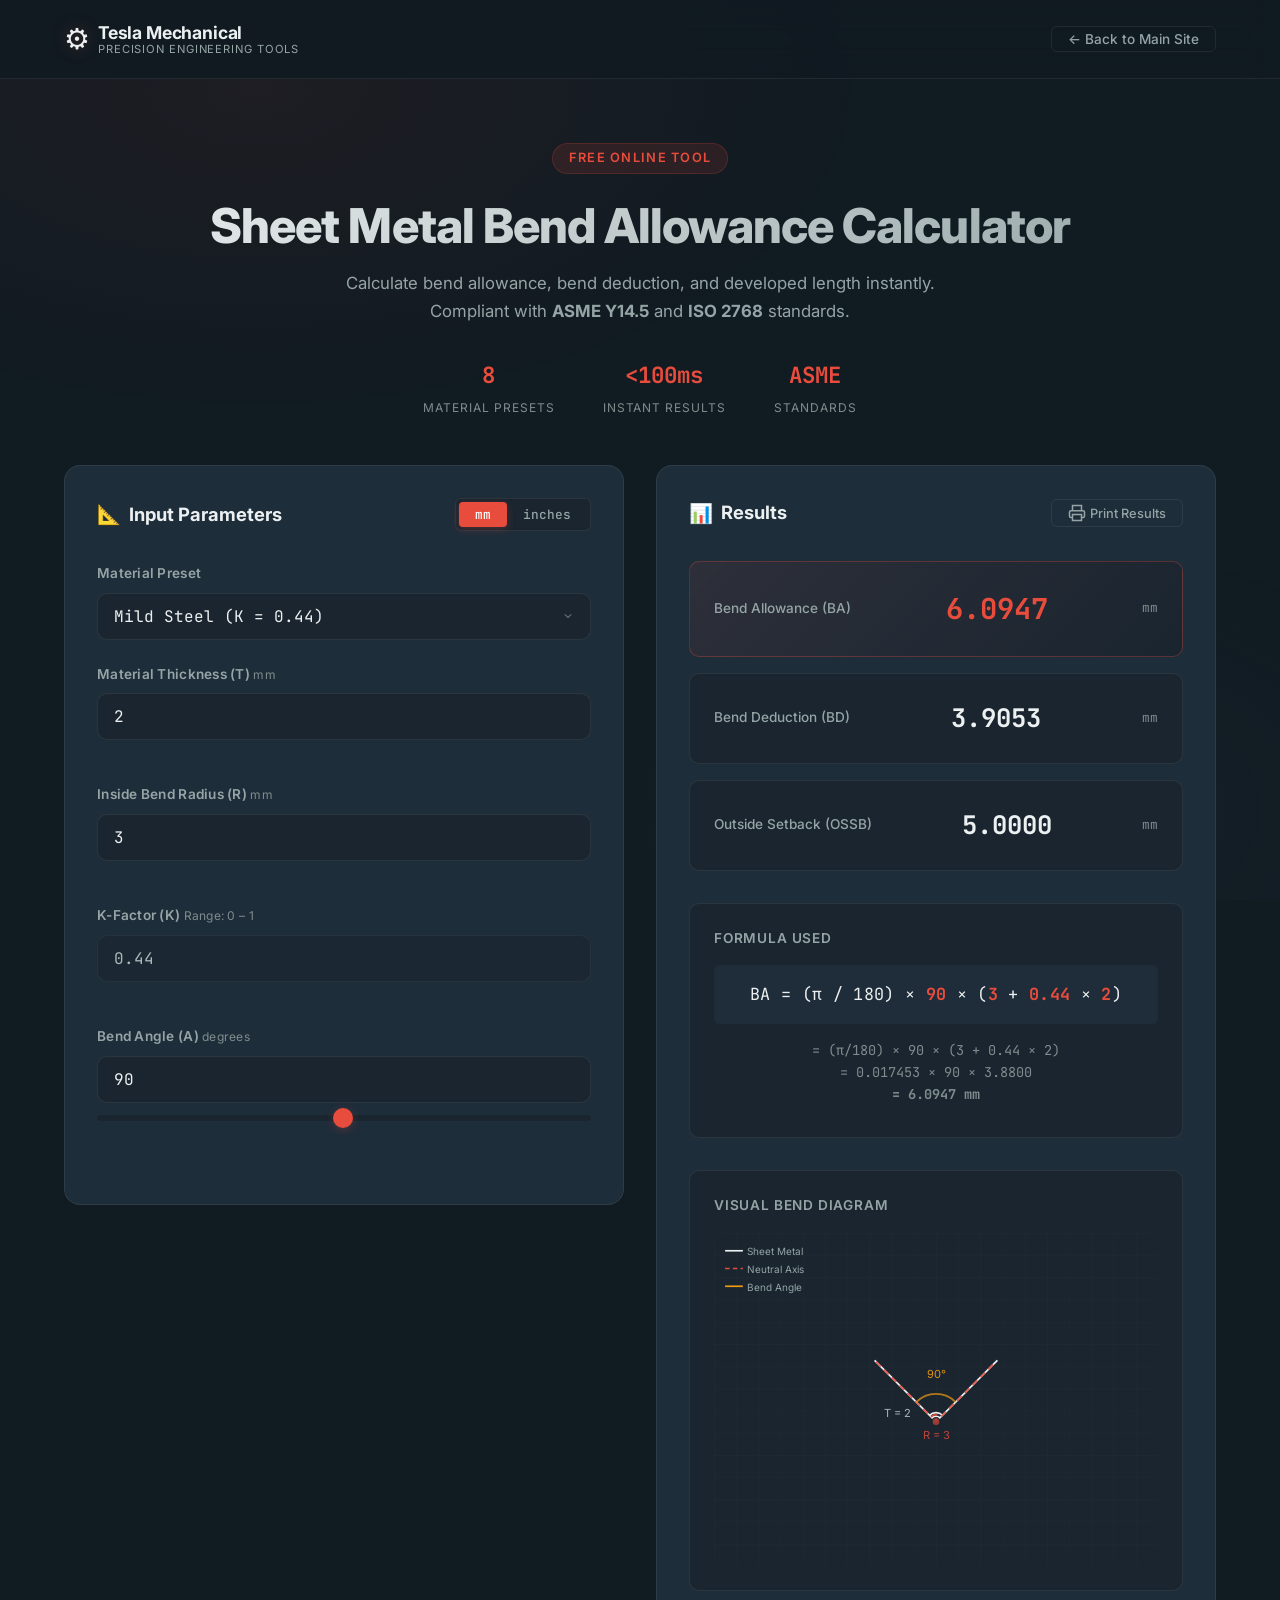
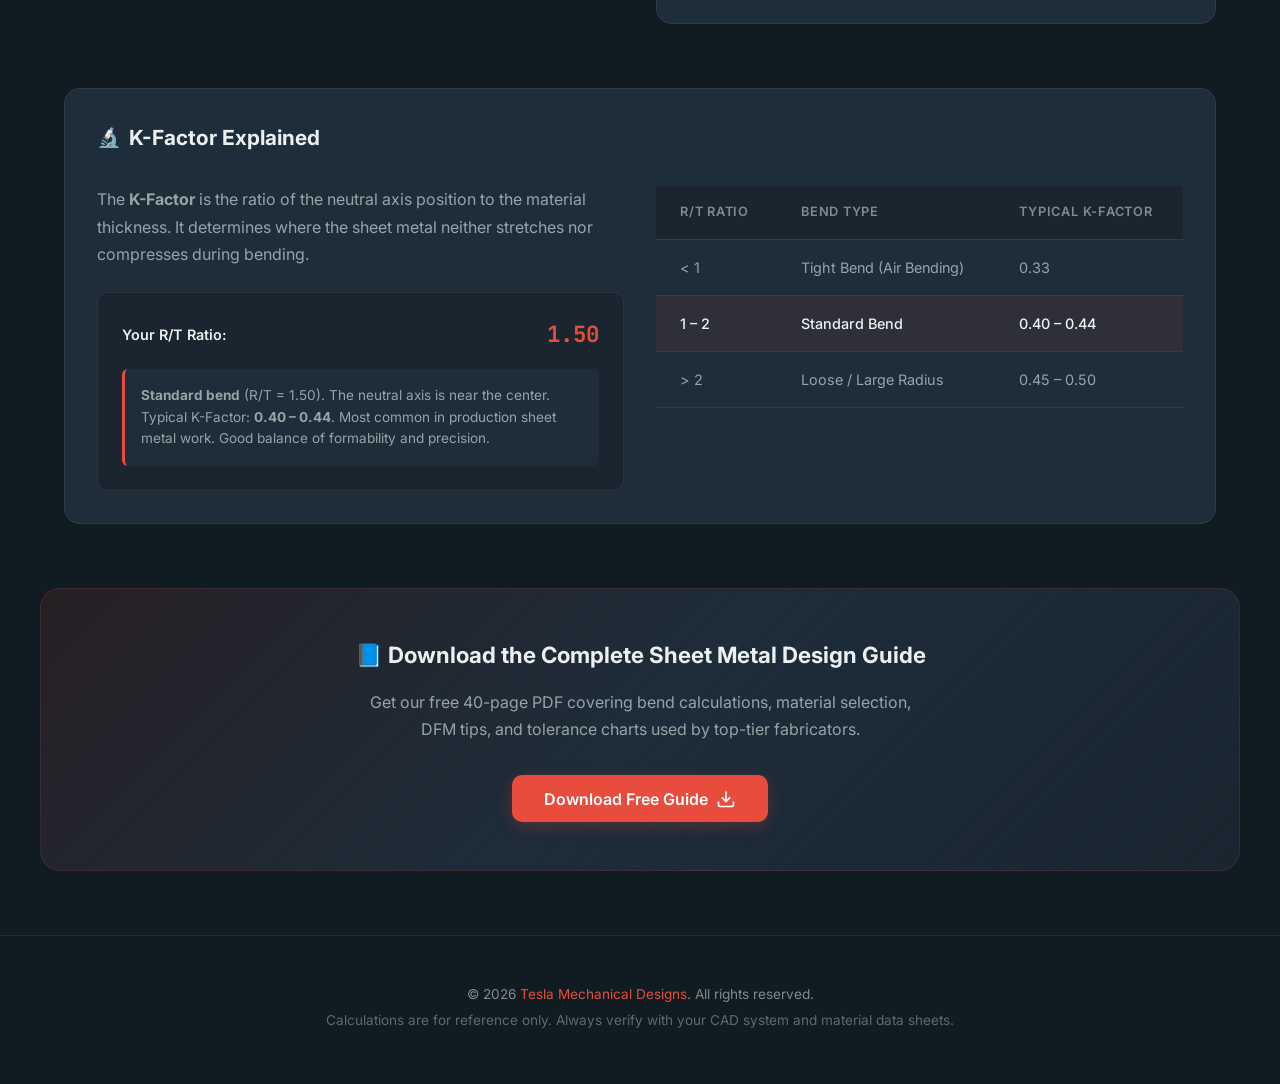
==== index.html @ f4f324fe "feat: Sheet Metal Bend Allowance Calculator v1.0 - Real-time BA/BD/OSSB calculation - 8 material pre" ====
<!DOCTYPE html>
<html lang="en">

<head>
    <meta charset="UTF-8">
    <meta name="viewport" content="width=device-width, initial-scale=1.0">
    <title>Free Sheet Metal Bend Allowance Calculator | Tesla Mechanical Designs</title>
    <meta name="description"
        content="Calculate bend allowance, bend deduction, and developed length instantly. Supports Mild Steel, Aluminum, Stainless Steel & Copper with standard K-Factor presets. ASME & ISO compliant.">
    <meta name="keywords"
        content="bend allowance calculator, sheet metal calculator, K-factor, bend deduction, sheet metal design, ASME, ISO">
    <meta name="author" content="Tesla Mechanical Designs">

    <!-- Open Graph -->
    <meta property="og:title" content="Free Sheet Metal Bend Allowance Calculator">
    <meta property="og:description"
        content="High-precision bend allowance calculator with real-time SVG diagrams, material presets, and K-Factor explanations.">
    <meta property="og:type" content="website">
    <meta property="og:url" content="https://teslamechanicaldesigns.com/calculators/sheet-metal-bend-allowance/">

    <!-- Twitter Card -->
    <meta name="twitter:card" content="summary_large_image">
    <meta name="twitter:title" content="Free Sheet Metal Bend Allowance Calculator">
    <meta name="twitter:description"
        content="High-precision bend allowance calculator for engineers and fabricators. Real-time results with visual diagrams.">

    <!-- Canonical -->
    <link rel="canonical" href="https://teslamechanicaldesigns.com/calculators/sheet-metal-bend-allowance/">

    <!-- Google Fonts -->
    <link rel="preconnect" href="https://fonts.googleapis.com">
    <link rel="preconnect" href="https://fonts.gstatic.com" crossorigin>
    <link
        href="https://fonts.googleapis.com/css2?family=Inter:wght@400;500;600;700;800&family=JetBrains+Mono:wght@400;500&display=swap"
        rel="stylesheet">

    <!-- Favicon -->
    <link rel="icon" type="image/svg+xml" href="favicon.svg">

    <!-- Stylesheet -->
    <link rel="stylesheet" href="style.css">

    <!-- JSON-LD Schema -->
    <script type="application/ld+json">
    {
        "@context": "https://schema.org",
        "@type": "WebApplication",
        "name": "Sheet Metal Bend Allowance Calculator",
        "url": "https://teslamechanicaldesigns.com/calculators/sheet-metal-bend-allowance/",
        "description": "Free interactive calculator for sheet metal bend allowance, bend deduction, and developed length. Supports multiple materials with standard K-Factor presets.",
        "applicationCategory": "Engineering Tool",
        "operatingSystem": "All",
        "offers": {
            "@type": "Offer",
            "price": "0",
            "priceCurrency": "USD"
        },
        "creator": {
            "@type": "Organization",
            "name": "Tesla Mechanical Designs",
            "url": "https://teslamechanicaldesigns.com"
        }
    }
    </script>
</head>

<body>

    <!-- ========== HEADER ========== -->
    <header class="site-header">
        <div class="container header-inner">
            <a href="https://teslamechanicaldesigns.com" class="logo" aria-label="Tesla Mechanical Designs Home">
                <span class="logo-icon">⚙</span>
                <div class="logo-text">
                    <span class="logo-name">Tesla Mechanical</span>
                    <span class="logo-tagline">Precision Engineering Tools</span>
                </div>
            </a>
            <nav class="header-nav" aria-label="Main navigation">
                <a href="https://teslamechanicaldesigns.com" class="nav-link">← Back to Main Site</a>
            </nav>
        </div>
    </header>

    <!-- ========== HERO ========== -->
    <section class="hero animate-in" id="hero">
        <div class="container hero-inner">
            <div class="hero-badge">Free Online Tool</div>
            <h1>Sheet Metal Bend Allowance Calculator</h1>
            <p class="hero-subtitle">Calculate bend allowance, bend deduction, and developed length instantly.
                Compliant with <strong>ASME Y14.5</strong> and <strong>ISO 2768</strong> standards.</p>
            <div class="hero-stats">
                <div class="stat">
                    <span class="stat-value">8</span>
                    <span class="stat-label">Material Presets</span>
                </div>
                <div class="stat">
                    <span class="stat-value">&lt;100ms</span>
                    <span class="stat-label">Instant Results</span>
                </div>
                <div class="stat">
                    <span class="stat-value">ASME</span>
                    <span class="stat-label">Standards</span>
                </div>
            </div>
        </div>
    </section>

    <!-- ========== MAIN CALCULATOR ========== -->
    <main class="calculator-section" id="calculator">
        <div class="container calculator-grid">

            <!-- ---- INPUT PANEL ---- -->
            <div class="panel input-panel animate-in">
                <div class="panel-header">
                    <h2 class="panel-title">
                        <span class="panel-icon">📐</span> Input Parameters
                    </h2>
                    <!-- Unit Toggle -->
                    <div class="unit-toggle" role="radiogroup" aria-label="Unit system">
                        <button type="button" class="unit-btn active" data-unit="mm" aria-pressed="true">mm</button>
                        <button type="button" class="unit-btn" data-unit="in" aria-pressed="false">inches</button>
                    </div>
                </div>

                <form id="calcForm" autocomplete="off" novalidate>
                    <!-- Material Preset -->
                    <div class="form-group">
                        <label for="material">Material Preset</label>
                        <select id="material" name="material">
                            <option value="custom">Custom / Manual</option>
                            <optgroup label="Common Metals">
                                <option value="mild_steel" selected>Mild Steel (K = 0.44)</option>
                                <option value="aluminum">Aluminum (K = 0.33)</option>
                                <option value="stainless_steel">Stainless Steel (K = 0.45)</option>
                                <option value="copper">Copper (K = 0.38)</option>
                            </optgroup>
                            <optgroup label="Specialty Metals">
                                <option value="brass">Brass (K = 0.35)</option>
                                <option value="titanium">Titanium (K = 0.42)</option>
                                <option value="spring_steel">Spring Steel (K = 0.45)</option>
                                <option value="galvanized_steel">Galvanized Steel (K = 0.44)</option>
                            </optgroup>
                        </select>
                    </div>

                    <!-- Material Thickness -->
                    <div class="form-group">
                        <label for="thickness">Material Thickness (T) <span class="unit-label">mm</span></label>
                        <input type="number" id="thickness" name="thickness" placeholder="e.g. 2.0" step="0.01"
                            min="0.01" value="2" required>
                        <span class="error-msg" id="thickness-error"></span>
                    </div>

                    <!-- Inside Bend Radius -->
                    <div class="form-group">
                        <label for="radius">Inside Bend Radius (R) <span class="unit-label">mm</span></label>
                        <input type="number" id="radius" name="radius" placeholder="e.g. 3.0" step="0.01" min="0"
                            value="3" required>
                        <span class="error-msg" id="radius-error"></span>
                    </div>

                    <!-- K-Factor -->
                    <div class="form-group">
                        <label for="kfactor">K-Factor (K) <span class="k-range-hint">Range: 0 – 1</span></label>
                        <input type="number" id="kfactor" name="kfactor" placeholder="e.g. 0.44" step="0.01" min="0"
                            max="1" value="0.44" required>
                        <span class="error-msg" id="kfactor-error"></span>
                    </div>

                    <!-- Bend Angle -->
                    <div class="form-group">
                        <label for="angle">Bend Angle (A) <span class="angle-unit">degrees</span></label>
                        <input type="number" id="angle" name="angle" placeholder="e.g. 90" step="0.1" min="0.1"
                            max="180" value="90" required>
                        <input type="range" id="angleSlider" min="1" max="180" value="90" class="angle-slider">
                        <span class="error-msg" id="angle-error"></span>
                    </div>
                </form>
            </div>

            <!-- ---- RESULTS PANEL ---- -->
            <div class="panel results-panel animate-in">
                <div class="panel-header">
                    <h2 class="panel-title">
                        <span class="panel-icon">📊</span> Results
                    </h2>
                    <button type="button" class="print-btn" id="printBtn" title="Print / Export Results">
                        <svg width="18" height="18" viewBox="0 0 24 24" fill="none" stroke="currentColor"
                            stroke-width="2">
                            <path d="M6 9V2h12v7M6 18H4a2 2 0 01-2-2v-5a2 2 0 012-2h16a2 2 0 012 2v5a2 2 0 01-2 2h-2" />
                            <rect x="6" y="14" width="12" height="8" />
                        </svg>
                        <span>Print Results</span>
                    </button>
                </div>
                <div class="results-grid">
                    <div class="result-card primary" id="ba-result">
                        <span class="result-label">Bend Allowance (BA)</span>
                        <span class="result-value" id="ba-value">—</span>
                        <span class="result-unit" id="ba-unit">mm</span>
                    </div>
                    <div class="result-card" id="bd-result">
                        <span class="result-label">Bend Deduction (BD)</span>
                        <span class="result-value" id="bd-value">—</span>
                        <span class="result-unit" id="bd-unit">mm</span>
                    </div>
                    <div class="result-card" id="ossb-result">
                        <span class="result-label">Outside Setback (OSSB)</span>
                        <span class="result-value" id="ossb-value">—</span>
                        <span class="result-unit" id="ossb-unit">mm</span>
                    </div>
                </div>

                <!-- Formula Display -->
                <div class="formula-box">
                    <h3>Formula Used</h3>
                    <div class="formula">
                        BA = (π / 180) × <span id="f-angle" class="f-highlight">A</span> × (<span id="f-radius"
                            class="f-highlight">R</span> + <span id="f-kfactor" class="f-highlight">K</span> × <span
                            id="f-thickness" class="f-highlight">T</span>)
                    </div>
                    <div class="formula-substitution" id="formula-sub">
                        Enter values to see the substitution…
                    </div>
                </div>

                <!-- SVG Diagram -->
                <div class="diagram-box">
                    <h3>Visual Bend Diagram</h3>
                    <div class="svg-container" id="svgContainer">
                        <svg id="bendDiagram" viewBox="0 0 400 300" xmlns="http://www.w3.org/2000/svg"
                            aria-label="Dynamic bend cross-section diagram">
                            <!-- Populated by JS -->
                        </svg>
                    </div>
                </div>
            </div>
        </div>
    </main>

    <!-- ========== K-FACTOR EXPLAINER ========== -->
    <section class="explainer-section animate-in" id="explainer">
        <div class="container">
            <div class="panel explainer-panel">
                <h2 class="section-title"><span class="panel-icon">🔬</span> K-Factor Explained</h2>
                <div class="explainer-content">
                    <div class="explainer-text">
                        <p>The <strong>K-Factor</strong> is the ratio of the neutral axis position to the material
                            thickness. It determines where the sheet metal neither stretches nor compresses during
                            bending.</p>
                        <div class="rt-ratio-box" id="rtRatioBox">
                            <div class="rt-ratio-header">
                                <span class="rt-label">Your R/T Ratio:</span>
                                <span class="rt-value" id="rtValue">—</span>
                            </div>
                            <div class="rt-recommendation" id="rtRecommendation">
                                Enter thickness and radius values above to see the recommendation.
                            </div>
                        </div>
                    </div>
                    <div class="explainer-table-wrap">
                        <table class="kfactor-table">
                            <thead>
                                <tr>
                                    <th>R/T Ratio</th>
                                    <th>Bend Type</th>
                                    <th>Typical K-Factor</th>
                                </tr>
                            </thead>
                            <tbody>
                                <tr>
                                    <td>&lt; 1</td>
                                    <td>Tight Bend (Air Bending)</td>
                                    <td>0.33</td>
                                </tr>
                                <tr>
                                    <td>1 – 2</td>
                                    <td>Standard Bend</td>
                                    <td>0.40 – 0.44</td>
                                </tr>
                                <tr>
                                    <td>&gt; 2</td>
                                    <td>Loose / Large Radius</td>
                                    <td>0.45 – 0.50</td>
                                </tr>
                            </tbody>
                        </table>
                    </div>
                </div>
            </div>
        </div>
    </section>

    <!-- ========== LEAD GEN CTA ========== -->
    <section class="cta-section animate-in" id="cta">
        <div class="container cta-inner">
            <div class="cta-content">
                <h2>📘 Download the Complete Sheet Metal Design Guide</h2>
                <p>Get our free 40-page PDF covering bend calculations, material selection, DFM tips, and tolerance
                    charts used by top-tier fabricators.</p>
                <button type="button" class="cta-button" id="ctaButton">
                    <span>Download Free Guide</span>
                    <svg width="20" height="20" viewBox="0 0 24 24" fill="none" stroke="currentColor" stroke-width="2">
                        <path d="M21 15v4a2 2 0 01-2 2H5a2 2 0 01-2-2v-4M7 10l5 5 5-5M12 15V3" />
                    </svg>
                </button>
            </div>
        </div>
    </section>

    <!-- ========== EMAIL MODAL ========== -->
    <div class="modal-overlay" id="emailModal" role="dialog" aria-modal="true" aria-labelledby="modalTitle" hidden>
        <div class="modal">
            <button class="modal-close" id="modalClose" aria-label="Close modal">&times;</button>
            <h3 id="modalTitle">Get Your Free Design Guide</h3>
            <p>Enter your email and we'll send the PDF directly to your inbox.</p>
            <form id="leadForm" novalidate>
                <div class="form-group">
                    <label for="leadEmail">Email Address</label>
                    <input type="email" id="leadEmail" placeholder="you@company.com" required>
                </div>
                <button type="submit" class="cta-button modal-submit">Send Me the Guide →</button>
            </form>
            <div class="modal-success" id="modalSuccess" hidden>
                <span class="success-icon">✅</span>
                <p>Thank you! Check your inbox shortly.</p>
            </div>
        </div>
    </div>

    <!-- ========== FOOTER ========== -->
    <footer class="site-footer">
        <div class="container footer-inner">
            <p>© 2026 <a href="https://teslamechanicaldesigns.com">Tesla Mechanical Designs</a>. All rights reserved.
            </p>
            <p class="footer-note">Calculations are for reference only. Always verify with your CAD system and material
                data sheets.</p>
        </div>
    </footer>

    <script src="script.js"></script>
</body>

</html>
---- style.css ----
/* ================================================
   SHEET METAL BEND ALLOWANCE CALCULATOR
   Tesla Mechanical Designs — Brand Stylesheet
   ================================================ */

/* ---------- CSS CUSTOM PROPERTIES ---------- */
:root {
    /* Brand Colors */
    --primary: #2c3e50;
    --primary-dark: #1a252f;
    --primary-deeper: #111b22;
    --accent: #e74c3c;
    --accent-hover: #c0392b;
    --accent-glow: rgba(231, 76, 60, 0.25);

    /* Neutrals */
    --text-primary: #ecf0f1;
    --text-muted: #95a5a6;
    --text-dim: #7f8c8d;
    --surface: #1e2d3a;
    --surface-light: #253545;
    --border: rgba(236, 240, 241, 0.08);
    --border-focus: rgba(231, 76, 60, 0.5);

    /* Functional */
    --success: #2ecc71;
    --error: #e74c3c;
    --warning: #f39c12;

    /* Typography */
    --font-body: 'Inter', -apple-system, BlinkMacSystemFont, sans-serif;
    --font-mono: 'JetBrains Mono', 'Fira Code', monospace;

    /* Spacing */
    --space-xs: 0.25rem;
    --space-sm: 0.5rem;
    --space-md: 1rem;
    --space-lg: 1.5rem;
    --space-xl: 2rem;
    --space-2xl: 3rem;
    --space-3xl: 4rem;

    /* Radius */
    --radius-sm: 6px;
    --radius-md: 10px;
    --radius-lg: 16px;
    --radius-xl: 20px;

    /* Transitions */
    --transition-fast: 150ms ease;
    --transition-normal: 250ms ease;
    --transition-smooth: 350ms cubic-bezier(0.4, 0, 0.2, 1);
}

/* ---------- BASE RESET ---------- */
*,
*::before,
*::after {
    box-sizing: border-box;
    margin: 0;
    padding: 0;
}

html {
    scroll-behavior: smooth;
    -webkit-text-size-adjust: 100%;
}

body {
    font-family: var(--font-body);
    font-size: 16px;
    line-height: 1.6;
    color: var(--text-primary);
    background: var(--primary-deeper);
    min-height: 100vh;
    overflow-x: hidden;
    -webkit-font-smoothing: antialiased;
    -moz-osx-font-smoothing: grayscale;
}

/* Background gradient */
body::before {
    content: '';
    position: fixed;
    inset: 0;
    background:
        radial-gradient(ellipse 80% 60% at 20% 10%, rgba(231, 76, 60, 0.06) 0%, transparent 60%),
        radial-gradient(ellipse 60% 50% at 80% 90%, rgba(44, 62, 80, 0.15) 0%, transparent 60%);
    pointer-events: none;
    z-index: 0;
}

.container {
    width: 100%;
    max-width: 1200px;
    margin: 0 auto;
    padding: 0 var(--space-lg);
    position: relative;
    z-index: 1;
}

a {
    color: var(--accent);
    text-decoration: none;
    transition: color var(--transition-fast);
}

a:hover {
    color: var(--accent-hover);
}

/* ---------- HEADER ---------- */
.site-header {
    position: sticky;
    top: 0;
    z-index: 100;
    background: rgba(17, 27, 34, 0.85);
    backdrop-filter: blur(16px);
    -webkit-backdrop-filter: blur(16px);
    border-bottom: 1px solid var(--border);
    padding: var(--space-md) 0;
}

.header-inner {
    display: flex;
    align-items: center;
    justify-content: space-between;
    gap: var(--space-md);
}

.logo {
    display: flex;
    align-items: center;
    gap: var(--space-sm);
    color: var(--text-primary);
    text-decoration: none;
}

.logo-icon {
    font-size: 1.8rem;
    filter: drop-shadow(0 0 8px var(--accent-glow));
}

.logo-name {
    font-weight: 700;
    font-size: 1.1rem;
    letter-spacing: -0.01em;
}

.logo-tagline {
    font-size: 0.7rem;
    color: var(--text-muted);
    text-transform: uppercase;
    letter-spacing: 0.08em;
}

.logo-text {
    display: flex;
    flex-direction: column;
    line-height: 1.2;
}

.nav-link {
    font-size: 0.85rem;
    font-weight: 500;
    color: var(--text-muted);
    padding: var(--space-xs) var(--space-md);
    border: 1px solid var(--border);
    border-radius: var(--radius-sm);
    transition: all var(--transition-fast);
}

.nav-link:hover {
    color: var(--text-primary);
    border-color: var(--accent);
    background: rgba(231, 76, 60, 0.08);
}

/* ---------- HERO ---------- */
.hero {
    padding: var(--space-3xl) 0 var(--space-2xl);
    text-align: center;
}

.hero-badge {
    display: inline-block;
    padding: var(--space-xs) var(--space-md);
    background: rgba(231, 76, 60, 0.12);
    color: var(--accent);
    font-size: 0.8rem;
    font-weight: 600;
    text-transform: uppercase;
    letter-spacing: 0.1em;
    border-radius: 50px;
    border: 1px solid rgba(231, 76, 60, 0.2);
    margin-bottom: var(--space-lg);
}

.hero h1 {
    font-size: clamp(1.8rem, 5vw, 3rem);
    font-weight: 800;
    letter-spacing: -0.02em;
    line-height: 1.15;
    margin-bottom: var(--space-md);
    background: linear-gradient(135deg, var(--text-primary) 0%, var(--text-muted) 100%);
    -webkit-background-clip: text;
    -webkit-text-fill-color: transparent;
    background-clip: text;
}

.hero-subtitle {
    font-size: 1.05rem;
    color: var(--text-muted);
    max-width: 600px;
    margin: 0 auto var(--space-xl);
    line-height: 1.7;
}

.hero-stats {
    display: flex;
    justify-content: center;
    gap: var(--space-2xl);
    flex-wrap: wrap;
}

.stat {
    display: flex;
    flex-direction: column;
    align-items: center;
    gap: var(--space-xs);
}

.stat-value {
    font-size: 1.4rem;
    font-weight: 700;
    color: var(--accent);
    font-family: var(--font-mono);
}

.stat-label {
    font-size: 0.75rem;
    color: var(--text-dim);
    text-transform: uppercase;
    letter-spacing: 0.08em;
}

/* ---------- PANELS (shared) ---------- */
.panel {
    background: var(--surface);
    border: 1px solid var(--border);
    border-radius: var(--radius-lg);
    padding: var(--space-xl);
    backdrop-filter: blur(8px);
    -webkit-backdrop-filter: blur(8px);
    transition: border-color var(--transition-normal);
}

.panel:hover {
    border-color: rgba(236, 240, 241, 0.12);
}

.panel-header {
    display: flex;
    align-items: center;
    justify-content: space-between;
    margin-bottom: var(--space-xl);
    flex-wrap: wrap;
    gap: var(--space-sm);
}

.panel-title {
    font-size: 1.15rem;
    font-weight: 700;
    display: flex;
    align-items: center;
    gap: var(--space-sm);
}

.panel-icon {
    font-size: 1.2rem;
}

/* ---------- CALCULATOR GRID ---------- */
.calculator-section {
    padding: 0 0 var(--space-3xl);
}

.calculator-grid {
    display: grid;
    grid-template-columns: 1fr 1fr;
    gap: var(--space-xl);
    align-items: start;
}

/* ---------- UNIT TOGGLE ---------- */
.unit-toggle {
    display: flex;
    background: var(--primary-dark);
    border-radius: var(--radius-sm);
    padding: 3px;
    border: 1px solid var(--border);
}

.unit-btn {
    font-family: var(--font-mono);
    font-size: 0.8rem;
    font-weight: 500;
    padding: var(--space-xs) var(--space-md);
    border: none;
    background: transparent;
    color: var(--text-muted);
    cursor: pointer;
    border-radius: 4px;
    transition: all var(--transition-fast);
}

.unit-btn.active {
    background: var(--accent);
    color: #fff;
    box-shadow: 0 2px 8px var(--accent-glow);
}

/* ---------- FORM STYLES ---------- */
.form-group {
    margin-bottom: var(--space-lg);
}

.form-group label {
    display: block;
    font-size: 0.85rem;
    font-weight: 600;
    color: var(--text-muted);
    margin-bottom: var(--space-sm);
    letter-spacing: 0.02em;
}

.unit-label,
.angle-unit,
.k-range-hint {
    font-weight: 400;
    color: var(--text-dim);
    font-size: 0.75rem;
}

.form-group input[type="number"],
.form-group select {
    width: 100%;
    padding: 0.75rem 1rem;
    font-family: var(--font-mono);
    font-size: 1rem;
    background: var(--primary-dark);
    color: var(--text-primary);
    border: 1.5px solid var(--border);
    border-radius: var(--radius-md);
    outline: none;
    transition: all var(--transition-normal);
    appearance: none;
    -webkit-appearance: none;
}

.form-group input[type="number"]:focus,
.form-group select:focus {
    border-color: var(--accent);
    box-shadow: 0 0 0 3px var(--accent-glow);
}

.form-group input.invalid {
    border-color: var(--error);
    box-shadow: 0 0 0 3px rgba(231, 76, 60, 0.15);
}

.form-group select {
    cursor: pointer;
    background-image: url("data:image/svg+xml,%3Csvg xmlns='http://www.w3.org/2000/svg' width='12' height='12' viewBox='0 0 24 24' fill='none' stroke='%2395a5a6' stroke-width='2'%3E%3Cpath d='M6 9l6 6 6-6'/%3E%3C/svg%3E");
    background-repeat: no-repeat;
    background-position: right 1rem center;
    padding-right: 2.5rem;
}

.error-msg {
    display: block;
    font-size: 0.75rem;
    color: var(--error);
    margin-top: var(--space-xs);
    min-height: 1rem;
    transition: opacity var(--transition-fast);
}

/* ---------- ANGLE SLIDER ---------- */
.angle-slider {
    width: 100%;
    margin-top: var(--space-sm);
    height: 6px;
    -webkit-appearance: none;
    appearance: none;
    background: var(--primary-dark);
    border-radius: 3px;
    outline: none;
    cursor: pointer;
}

.angle-slider::-webkit-slider-thumb {
    -webkit-appearance: none;
    width: 20px;
    height: 20px;
    border-radius: 50%;
    background: var(--accent);
    cursor: pointer;
    box-shadow: 0 2px 8px var(--accent-glow);
    transition: transform var(--transition-fast);
}

.angle-slider::-webkit-slider-thumb:hover {
    transform: scale(1.2);
}

.angle-slider::-moz-range-thumb {
    width: 20px;
    height: 20px;
    border-radius: 50%;
    background: var(--accent);
    cursor: pointer;
    border: none;
    box-shadow: 0 2px 8px var(--accent-glow);
}

/* ---------- RESULTS ---------- */
.results-grid {
    display: grid;
    grid-template-columns: 1fr;
    gap: var(--space-md);
    margin-bottom: var(--space-xl);
}

.result-card {
    display: flex;
    align-items: center;
    justify-content: space-between;
    padding: var(--space-lg);
    background: var(--primary-dark);
    border-radius: var(--radius-md);
    border: 1px solid var(--border);
    transition: all var(--transition-normal);
}

.result-card.primary {
    border-color: rgba(231, 76, 60, 0.3);
    background: linear-gradient(135deg, rgba(231, 76, 60, 0.08) 0%, var(--primary-dark) 100%);
}

.result-card.computed {
    animation: resultPulse 0.4s ease;
}

@keyframes resultPulse {
    0% {
        transform: scale(1);
    }

    50% {
        transform: scale(1.015);
    }

    100% {
        transform: scale(1);
    }
}

.result-label {
    font-size: 0.85rem;
    font-weight: 500;
    color: var(--text-muted);
}

.result-value {
    font-family: var(--font-mono);
    font-size: 1.6rem;
    font-weight: 700;
    color: var(--text-primary);
    transition: color var(--transition-fast);
}

.result-card.primary .result-value {
    color: var(--accent);
    font-size: 1.8rem;
}

.result-unit {
    font-size: 0.8rem;
    color: var(--text-dim);
    font-family: var(--font-mono);
}

/* ---------- FORMULA BOX ---------- */
.formula-box {
    background: var(--primary-dark);
    border-radius: var(--radius-md);
    padding: var(--space-lg);
    margin-bottom: var(--space-xl);
    border: 1px solid var(--border);
}

.formula-box h3 {
    font-size: 0.85rem;
    font-weight: 600;
    color: var(--text-muted);
    margin-bottom: var(--space-md);
    text-transform: uppercase;
    letter-spacing: 0.06em;
}

.formula {
    font-family: var(--font-mono);
    font-size: 1.05rem;
    color: var(--text-primary);
    padding: var(--space-md);
    background: rgba(44, 62, 80, 0.3);
    border-radius: var(--radius-sm);
    text-align: center;
    margin-bottom: var(--space-sm);
    letter-spacing: 0.02em;
}

.f-highlight {
    color: var(--accent);
    font-weight: 700;
}

.formula-substitution {
    font-family: var(--font-mono);
    font-size: 0.85rem;
    color: var(--text-dim);
    text-align: center;
    padding: var(--space-sm);
}

/* ---------- SVG DIAGRAM ---------- */
.diagram-box {
    background: var(--primary-dark);
    border-radius: var(--radius-md);
    padding: var(--space-lg);
    border: 1px solid var(--border);
}

.diagram-box h3 {
    font-size: 0.85rem;
    font-weight: 600;
    color: var(--text-muted);
    margin-bottom: var(--space-md);
    text-transform: uppercase;
    letter-spacing: 0.06em;
}

.svg-container {
    width: 100%;
    aspect-ratio: 4/3;
    display: flex;
    align-items: center;
    justify-content: center;
}

#bendDiagram {
    width: 100%;
    height: 100%;
}

/* ---------- EXPLAINER SECTION ---------- */
.explainer-section {
    padding: 0 0 var(--space-3xl);
}

.section-title {
    font-size: 1.3rem;
    font-weight: 700;
    margin-bottom: var(--space-xl);
    display: flex;
    align-items: center;
    gap: var(--space-sm);
}

.explainer-content {
    display: grid;
    grid-template-columns: 1fr 1fr;
    gap: var(--space-xl);
    align-items: start;
}

.explainer-text p {
    color: var(--text-muted);
    margin-bottom: var(--space-lg);
    line-height: 1.7;
}

.rt-ratio-box {
    background: var(--primary-dark);
    border-radius: var(--radius-md);
    padding: var(--space-lg);
    border: 1px solid var(--border);
}

.rt-ratio-header {
    display: flex;
    align-items: center;
    justify-content: space-between;
    margin-bottom: var(--space-md);
}

.rt-label {
    font-weight: 600;
    font-size: 0.9rem;
}

.rt-value {
    font-family: var(--font-mono);
    font-size: 1.4rem;
    font-weight: 700;
    color: var(--accent);
}

.rt-recommendation {
    font-size: 0.85rem;
    color: var(--text-muted);
    line-height: 1.6;
    padding: var(--space-md);
    background: rgba(44, 62, 80, 0.3);
    border-radius: var(--radius-sm);
    border-left: 3px solid var(--accent);
}

/* ---------- K-FACTOR TABLE ---------- */
.explainer-table-wrap {
    overflow-x: auto;
}

.kfactor-table {
    width: 100%;
    border-collapse: collapse;
    font-size: 0.9rem;
}

.kfactor-table th,
.kfactor-table td {
    padding: var(--space-md) var(--space-lg);
    text-align: left;
    border-bottom: 1px solid var(--border);
}

.kfactor-table th {
    font-weight: 600;
    font-size: 0.8rem;
    color: var(--text-dim);
    text-transform: uppercase;
    letter-spacing: 0.06em;
    background: var(--primary-dark);
}

.kfactor-table td {
    color: var(--text-muted);
}

.kfactor-table tbody tr {
    transition: background var(--transition-fast);
}

.kfactor-table tbody tr:hover {
    background: rgba(231, 76, 60, 0.04);
}

.kfactor-table tbody tr.active-range {
    background: rgba(231, 76, 60, 0.08);
}

.kfactor-table tbody tr.active-range td {
    color: var(--text-primary);
    font-weight: 500;
}

/* ---------- CTA SECTION ---------- */
.cta-section {
    padding: 0 0 var(--space-3xl);
}

.cta-inner {
    background: linear-gradient(135deg, rgba(231, 76, 60, 0.1) 0%, var(--surface) 50%, rgba(44, 62, 80, 0.3) 100%);
    border: 1px solid rgba(231, 76, 60, 0.15);
    border-radius: var(--radius-xl);
    padding: var(--space-2xl) var(--space-xl);
    text-align: center;
}

.cta-content h2 {
    font-size: 1.4rem;
    font-weight: 700;
    margin-bottom: var(--space-md);
}

.cta-content p {
    color: var(--text-muted);
    max-width: 550px;
    margin: 0 auto var(--space-xl);
    line-height: 1.7;
}

.cta-button {
    display: inline-flex;
    align-items: center;
    gap: var(--space-sm);
    padding: 0.85rem 2rem;
    font-family: var(--font-body);
    font-size: 1rem;
    font-weight: 600;
    color: #fff;
    background: var(--accent);
    border: none;
    border-radius: var(--radius-md);
    cursor: pointer;
    transition: all var(--transition-normal);
    box-shadow: 0 4px 15px var(--accent-glow);
}

.cta-button:hover {
    background: var(--accent-hover);
    transform: translateY(-2px);
    box-shadow: 0 6px 20px var(--accent-glow);
}

.cta-button:active {
    transform: translateY(0);
}

/* ---------- MODAL ---------- */
.modal-overlay {
    position: fixed;
    inset: 0;
    background: rgba(0, 0, 0, 0.7);
    backdrop-filter: blur(6px);
    -webkit-backdrop-filter: blur(6px);
    display: flex;
    align-items: center;
    justify-content: center;
    z-index: 1000;
    opacity: 0;
    visibility: hidden;
    transition: all var(--transition-normal);
}

.modal-overlay.visible {
    opacity: 1;
    visibility: visible;
}

.modal {
    background: var(--surface);
    border: 1px solid var(--border);
    border-radius: var(--radius-lg);
    padding: var(--space-2xl);
    width: 90%;
    max-width: 440px;
    position: relative;
    transform: translateY(20px);
    transition: transform var(--transition-smooth);
}

.modal-overlay.visible .modal {
    transform: translateY(0);
}

.modal-close {
    position: absolute;
    top: var(--space-md);
    right: var(--space-md);
    background: none;
    border: none;
    color: var(--text-muted);
    font-size: 1.5rem;
    cursor: pointer;
    line-height: 1;
    transition: color var(--transition-fast);
}

.modal-close:hover {
    color: var(--text-primary);
}

.modal h3 {
    font-size: 1.2rem;
    margin-bottom: var(--space-sm);
}

.modal p {
    color: var(--text-muted);
    font-size: 0.9rem;
    margin-bottom: var(--space-xl);
}

.modal .form-group {
    margin-bottom: var(--space-lg);
}

.modal input[type="email"] {
    width: 100%;
    padding: 0.75rem 1rem;
    font-family: var(--font-body);
    font-size: 1rem;
    background: var(--primary-dark);
    color: var(--text-primary);
    border: 1.5px solid var(--border);
    border-radius: var(--radius-md);
    outline: none;
    transition: all var(--transition-normal);
}

.modal input[type="email"]:focus {
    border-color: var(--accent);
    box-shadow: 0 0 0 3px var(--accent-glow);
}

.modal-submit {
    width: 100%;
    justify-content: center;
}

.modal-success {
    text-align: center;
    padding: var(--space-xl) 0;
}

.modal-success .success-icon {
    font-size: 2.5rem;
    display: block;
    margin-bottom: var(--space-md);
}

.modal-success p {
    text-align: center;
}

/* ---------- FOOTER ---------- */
.site-footer {
    padding: var(--space-2xl) 0;
    text-align: center;
    border-top: 1px solid var(--border);
}

.footer-inner p {
    font-size: 0.85rem;
    color: var(--text-dim);
    margin-bottom: var(--space-xs);
}

.footer-note {
    font-size: 0.75rem;
    color: var(--text-dim);
    opacity: 0.7;
}

/* ---------- PRINT BUTTON ---------- */
.print-btn {
    display: inline-flex;
    align-items: center;
    gap: var(--space-xs);
    padding: var(--space-xs) var(--space-md);
    font-family: var(--font-body);
    font-size: 0.8rem;
    font-weight: 500;
    color: var(--text-muted);
    background: transparent;
    border: 1px solid var(--border);
    border-radius: var(--radius-sm);
    cursor: pointer;
    transition: all var(--transition-fast);
}

.print-btn:hover {
    color: var(--text-primary);
    border-color: var(--accent);
    background: rgba(231, 76, 60, 0.08);
}

.print-btn svg {
    flex-shrink: 0;
}

/* ---------- OPTGROUP STYLING ---------- */
.form-group select optgroup {
    font-weight: 600;
    font-style: normal;
    color: var(--text-muted);
    font-size: 0.85rem;
}

/* ---------- PAGE-LOAD ANIMATIONS ---------- */
.animate-in {
    opacity: 0;
    transform: translateY(30px);
    transition: opacity 0.6s cubic-bezier(0.4, 0, 0.2, 1),
        transform 0.6s cubic-bezier(0.4, 0, 0.2, 1);
}

.animate-in.visible {
    opacity: 1;
    transform: translateY(0);
}

/* Stagger delays for sequential sections */
.animate-in:nth-child(1) {
    transition-delay: 0s;
}

.animate-in:nth-child(2) {
    transition-delay: 0.1s;
}

.animate-in:nth-child(3) {
    transition-delay: 0.2s;
}

/* ================================================
   RESPONSIVE DESIGN
   ================================================ */

@media (max-width: 1024px) {
    .calculator-grid {
        grid-template-columns: 1fr;
    }

    .explainer-content {
        grid-template-columns: 1fr;
    }
}

@media (max-width: 768px) {
    :root {
        --space-xl: 1.5rem;
        --space-2xl: 2rem;
        --space-3xl: 2.5rem;
    }

    .hero {
        padding: var(--space-2xl) 0 var(--space-xl);
    }

    .hero-stats {
        gap: var(--space-lg);
    }

    .panel {
        padding: var(--space-lg);
    }

    .result-value {
        font-size: 1.3rem;
    }

    .result-card.primary .result-value {
        font-size: 1.5rem;
    }
}

@media (max-width: 480px) {
    .container {
        padding: 0 var(--space-md);
    }

    .header-inner {
        flex-direction: column;
        gap: var(--space-sm);
    }

    .hero h1 {
        font-size: 1.5rem;
    }

    .hero-subtitle {
        font-size: 0.9rem;
    }

    .hero-stats {
        flex-direction: column;
        gap: var(--space-md);
    }

    .result-card {
        flex-direction: column;
        text-align: center;
        gap: var(--space-xs);
    }

    .panel-header {
        flex-direction: column;
        align-items: flex-start;
    }

    .formula {
        font-size: 0.85rem;
    }

    .cta-content h2 {
        font-size: 1.15rem;
    }
}
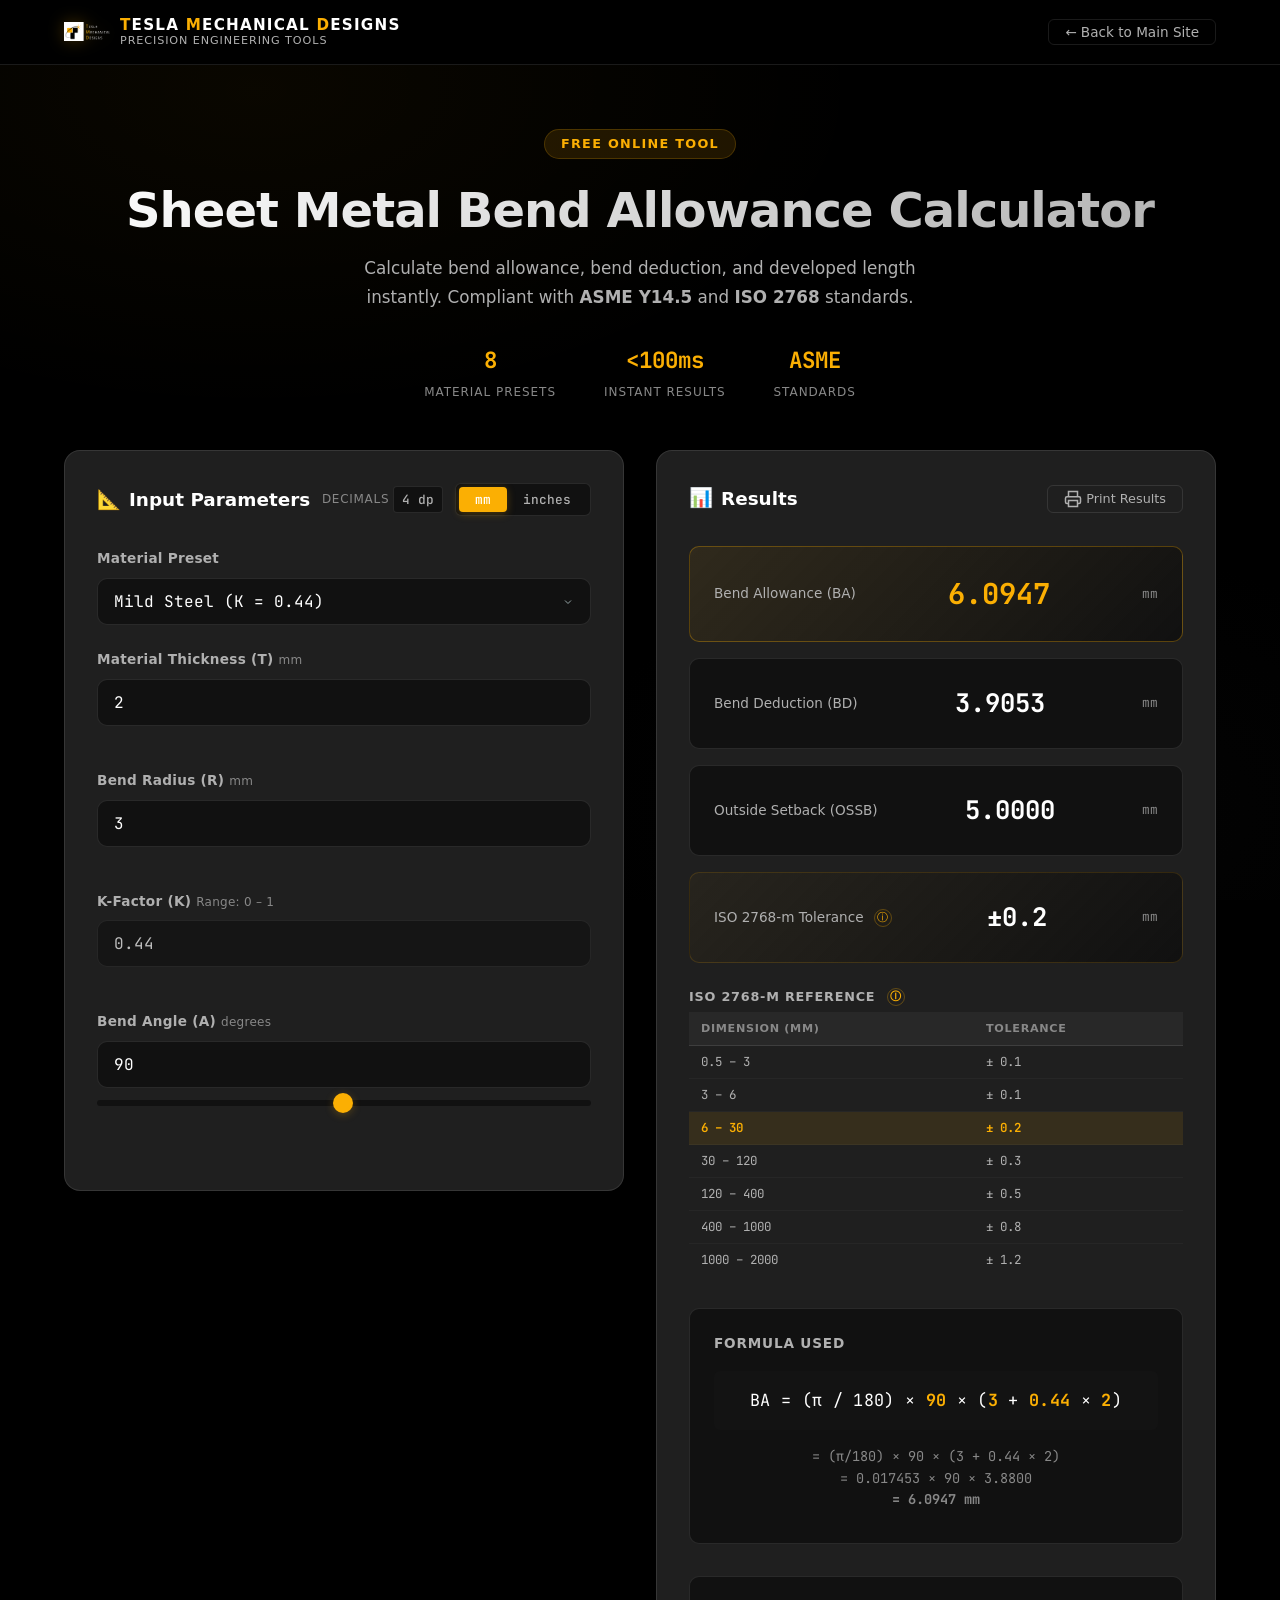
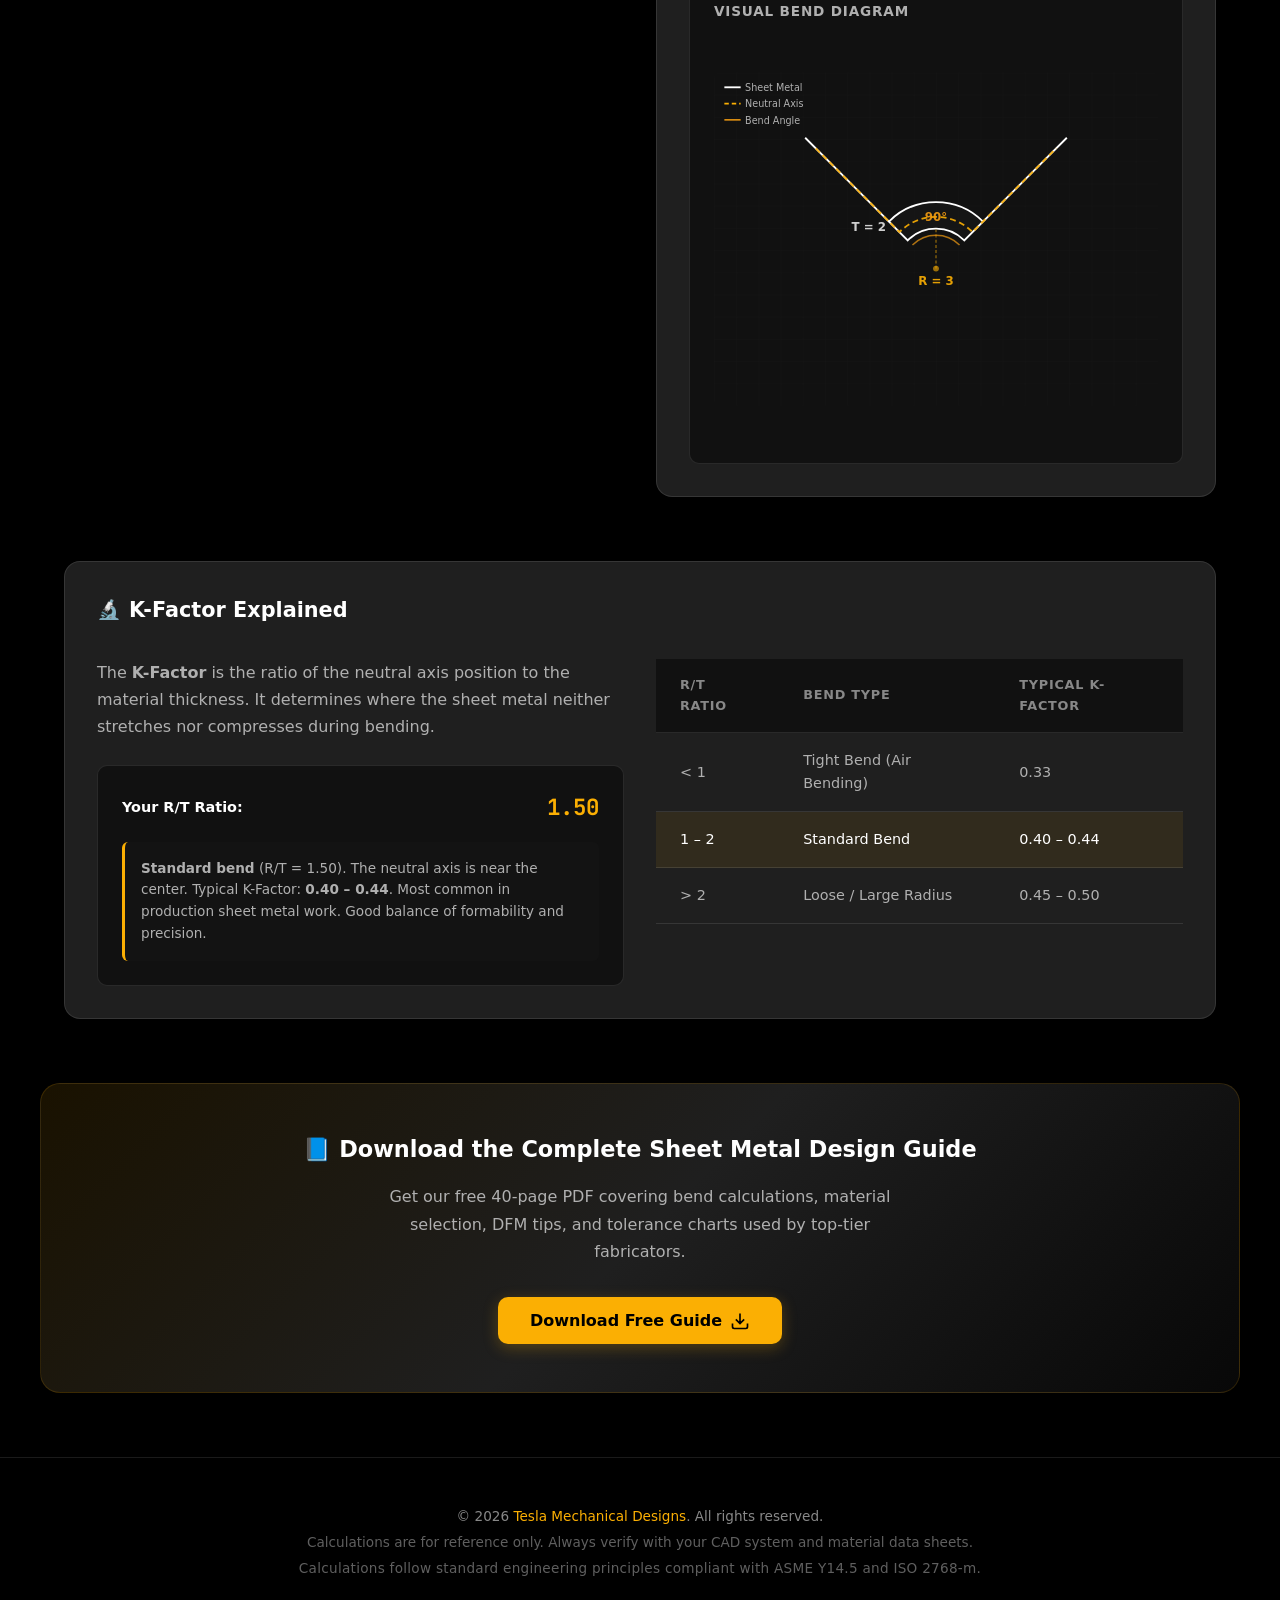
==== commit 4bce0877: "changesh" ====
--- a/index.html
+++ b/index.html
@@ -27,12 +27,10 @@
     <!-- Canonical -->
     <link rel="canonical" href="https://teslamechanicaldesigns.com/calculators/sheet-metal-bend-allowance/">
 
-    <!-- Google Fonts -->
+    <!-- Google Fonts (monospace only) -->
     <link rel="preconnect" href="https://fonts.googleapis.com">
     <link rel="preconnect" href="https://fonts.gstatic.com" crossorigin>
-    <link
-        href="https://fonts.googleapis.com/css2?family=Inter:wght@400;500;600;700;800&family=JetBrains+Mono:wght@400;500&display=swap"
-        rel="stylesheet">
+    <link href="https://fonts.googleapis.com/css2?family=JetBrains+Mono:wght@400;500&display=swap" rel="stylesheet">
 
     <!-- Favicon -->
     <link rel="icon" type="image/svg+xml" href="favicon.svg">
@@ -70,9 +68,10 @@
     <header class="site-header">
         <div class="container header-inner">
             <a href="https://teslamechanicaldesigns.com" class="logo" aria-label="Tesla Mechanical Designs Home">
-                <span class="logo-icon">⚙</span>
+                <img src="tmd-logo.svg" alt="TMD Logo" class="logo-icon-img">
                 <div class="logo-text">
-                    <span class="logo-name">Tesla Mechanical</span>
+                    <span class="logo-name"><span class="tmd-highlight">T</span>ESLA <span
+                            class="tmd-highlight">M</span>ECHANICAL <span class="tmd-highlight">D</span>ESIGNS</span>
                     <span class="logo-tagline">Precision Engineering Tools</span>
                 </div>
             </a>
@@ -116,6 +115,15 @@
                     <h2 class="panel-title">
                         <span class="panel-icon">📐</span> Input Parameters
                     </h2>
+                    <!-- Precision Selector (ASME Y14.5) -->
+                    <div class="precision-toggle">
+                        <label for="precision" class="precision-label">Decimals</label>
+                        <select id="precision" class="precision-select">
+                            <option value="2">2 dp</option>
+                            <option value="3">3 dp</option>
+                            <option value="4" selected>4 dp</option>
+                        </select>
+                    </div>
                     <!-- Unit Toggle -->
                     <div class="unit-toggle" role="radiogroup" aria-label="Unit system">
                         <button type="button" class="unit-btn active" data-unit="mm" aria-pressed="true">mm</button>
@@ -154,7 +162,7 @@
 
                     <!-- Inside Bend Radius -->
                     <div class="form-group">
-                        <label for="radius">Inside Bend Radius (R) <span class="unit-label">mm</span></label>
+                        <label for="radius">Bend Radius (R) <span class="unit-label">mm</span></label>
                         <input type="number" id="radius" name="radius" placeholder="e.g. 3.0" step="0.01" min="0"
                             value="3" required>
                         <span class="error-msg" id="radius-error"></span>
@@ -210,6 +218,60 @@
                         <span class="result-value" id="ossb-value">—</span>
                         <span class="result-unit" id="ossb-unit">mm</span>
                     </div>
+                    <div class="result-card tolerance-card" id="tol-result">
+                        <span class="result-label">
+                            ISO 2768-m Tolerance
+                            <span class="tolerance-info" id="tolInfo"
+                                title="General tolerances per ISO 2768-m (medium class) based on the Bend Allowance dimension.">ⓘ</span>
+                        </span>
+                        <span class="result-value" id="tol-value">—</span>
+                        <span class="result-unit" id="tol-unit">mm</span>
+                    </div>
+
+                    <!-- ISO 2768-m Reference Table -->
+                    <div class="iso-ref-table">
+                        <h4 class="iso-ref-title">ISO 2768-m Reference <span class="tolerance-info"
+                                title="General tolerances per ISO 2768-m (medium class). The active row highlights based on your Bend Allowance.">ⓘ</span>
+                        </h4>
+                        <table class="iso-table" id="isoTable">
+                            <thead>
+                                <tr>
+                                    <th>Dimension (mm)</th>
+                                    <th>Tolerance</th>
+                                </tr>
+                            </thead>
+                            <tbody>
+                                <tr data-range="0.5-3">
+                                    <td>0.5 – 3</td>
+                                    <td>± 0.1</td>
+                                </tr>
+                                <tr data-range="3-6">
+                                    <td>3 – 6</td>
+                                    <td>± 0.1</td>
+                                </tr>
+                                <tr data-range="6-30">
+                                    <td>6 – 30</td>
+                                    <td>± 0.2</td>
+                                </tr>
+                                <tr data-range="30-120">
+                                    <td>30 – 120</td>
+                                    <td>± 0.3</td>
+                                </tr>
+                                <tr data-range="120-400">
+                                    <td>120 – 400</td>
+                                    <td>± 0.5</td>
+                                </tr>
+                                <tr data-range="400-1000">
+                                    <td>400 – 1000</td>
+                                    <td>± 0.8</td>
+                                </tr>
+                                <tr data-range="1000-2000">
+                                    <td>1000 – 2000</td>
+                                    <td>± 1.2</td>
+                                </tr>
+                            </tbody>
+                        </table>
+                    </div>
                 </div>
 
                 <!-- Formula Display -->
@@ -229,7 +291,7 @@
                 <div class="diagram-box">
                     <h3>Visual Bend Diagram</h3>
                     <div class="svg-container" id="svgContainer">
-                        <svg id="bendDiagram" viewBox="0 0 400 300" xmlns="http://www.w3.org/2000/svg"
+                        <svg id="bendDiagram" viewBox="0 0 600 450" xmlns="http://www.w3.org/2000/svg"
                             aria-label="Dynamic bend cross-section diagram">
                             <!-- Populated by JS -->
                         </svg>
@@ -336,6 +398,8 @@
             </p>
             <p class="footer-note">Calculations are for reference only. Always verify with your CAD system and material
                 data sheets.</p>
+            <p class="footer-compliance">Calculations follow standard engineering principles compliant with ASME Y14.5
+                and ISO 2768-m.</p>
         </div>
     </footer>
 
--- a/style.css
+++ b/style.css
@@ -5,30 +5,30 @@
 
 /* ---------- CSS CUSTOM PROPERTIES ---------- */
 :root {
-    /* Brand Colors */
-    --primary: #2c3e50;
-    --primary-dark: #1a252f;
-    --primary-deeper: #111b22;
-    --accent: #e74c3c;
-    --accent-hover: #c0392b;
-    --accent-glow: rgba(231, 76, 60, 0.25);
+    /* Brand Colors — matched to teslamechanicaldesigns.com */
+    --primary: #1a1a1a;
+    --primary-dark: #111111;
+    --primary-deeper: #000000;
+    --accent: #FBAF03;
+    --accent-hover: #e09d00;
+    --accent-glow: rgba(251, 175, 3, 0.25);
 
     /* Neutrals */
-    --text-primary: #ecf0f1;
-    --text-muted: #95a5a6;
-    --text-dim: #7f8c8d;
-    --surface: #1e2d3a;
-    --surface-light: #253545;
-    --border: rgba(236, 240, 241, 0.08);
-    --border-focus: rgba(231, 76, 60, 0.5);
+    --text-primary: #ffffff;
+    --text-muted: #b0b0b0;
+    --text-dim: #888888;
+    --surface: #1f1f1f;
+    --surface-light: #2a2a2a;
+    --border: rgba(255, 255, 255, 0.1);
+    --border-focus: rgba(251, 175, 3, 0.5);
 
     /* Functional */
     --success: #2ecc71;
     --error: #e74c3c;
     --warning: #f39c12;
 
-    /* Typography */
-    --font-body: 'Inter', -apple-system, BlinkMacSystemFont, sans-serif;
+    /* Typography — system stack matching main site */
+    --font-body: system-ui, 'Segoe UI', Roboto, 'Helvetica Neue', Arial, sans-serif;
     --font-mono: 'JetBrains Mono', 'Fira Code', monospace;
 
     /* Spacing */
@@ -84,8 +84,8 @@
     position: fixed;
     inset: 0;
     background:
-        radial-gradient(ellipse 80% 60% at 20% 10%, rgba(231, 76, 60, 0.06) 0%, transparent 60%),
-        radial-gradient(ellipse 60% 50% at 80% 90%, rgba(44, 62, 80, 0.15) 0%, transparent 60%);
+        radial-gradient(ellipse 80% 60% at 20% 10%, rgba(251, 175, 3, 0.04) 0%, transparent 60%),
+        radial-gradient(ellipse 60% 50% at 80% 90%, rgba(26, 26, 26, 0.15) 0%, transparent 60%);
     pointer-events: none;
     z-index: 0;
 }
@@ -114,7 +114,7 @@
     position: sticky;
     top: 0;
     z-index: 100;
-    background: rgba(17, 27, 34, 0.85);
+    background: rgba(0, 0, 0, 0.92);
     backdrop-filter: blur(16px);
     -webkit-backdrop-filter: blur(16px);
     border-bottom: 1px solid var(--border);
@@ -136,15 +136,22 @@
     text-decoration: none;
 }
 
-.logo-icon {
-    font-size: 1.8rem;
+.logo-icon-img {
+    width: 48px;
+    height: auto;
     filter: drop-shadow(0 0 8px var(--accent-glow));
 }
 
 .logo-name {
     font-weight: 700;
-    font-size: 1.1rem;
-    letter-spacing: -0.01em;
+    font-size: 0.95rem;
+    letter-spacing: 0.08em;
+    text-transform: uppercase;
+}
+
+.tmd-highlight {
+    color: var(--accent);
+    font-weight: 800;
 }
 
 .logo-tagline {
@@ -173,7 +180,7 @@
 .nav-link:hover {
     color: var(--text-primary);
     border-color: var(--accent);
-    background: rgba(231, 76, 60, 0.08);
+    background: rgba(251, 175, 3, 0.08);
 }
 
 /* ---------- HERO ---------- */
@@ -185,14 +192,14 @@
 .hero-badge {
     display: inline-block;
     padding: var(--space-xs) var(--space-md);
-    background: rgba(231, 76, 60, 0.12);
+    background: rgba(251, 175, 3, 0.12);
     color: var(--accent);
     font-size: 0.8rem;
     font-weight: 600;
     text-transform: uppercase;
     letter-spacing: 0.1em;
     border-radius: 50px;
-    border: 1px solid rgba(231, 76, 60, 0.2);
+    border: 1px solid rgba(251, 175, 3, 0.2);
     margin-bottom: var(--space-lg);
 }
 
@@ -366,7 +373,7 @@
 
 .form-group input.invalid {
     border-color: var(--error);
-    box-shadow: 0 0 0 3px rgba(231, 76, 60, 0.15);
+    box-shadow: 0 0 0 3px rgba(251, 175, 3, 0.15);
 }
 
 .form-group select {
@@ -444,8 +451,8 @@
 }
 
 .result-card.primary {
-    border-color: rgba(231, 76, 60, 0.3);
-    background: linear-gradient(135deg, rgba(231, 76, 60, 0.08) 0%, var(--primary-dark) 100%);
+    border-color: rgba(251, 175, 3, 0.3);
+    background: linear-gradient(135deg, rgba(251, 175, 3, 0.08) 0%, var(--primary-dark) 100%);
 }
 
 .result-card.computed {
@@ -514,7 +521,7 @@
     font-size: 1.05rem;
     color: var(--text-primary);
     padding: var(--space-md);
-    background: rgba(44, 62, 80, 0.3);
+    background: rgba(26, 26, 26, 0.3);
     border-radius: var(--radius-sm);
     text-align: center;
     margin-bottom: var(--space-sm);
@@ -553,7 +560,6 @@
 
 .svg-container {
     width: 100%;
-    aspect-ratio: 4/3;
     display: flex;
     align-items: center;
     justify-content: center;
@@ -561,7 +567,8 @@
 
 #bendDiagram {
     width: 100%;
-    height: 100%;
+    height: auto;
+    min-height: 400px;
 }
 
 /* ---------- EXPLAINER SECTION ---------- */
@@ -622,7 +629,7 @@
     color: var(--text-muted);
     line-height: 1.6;
     padding: var(--space-md);
-    background: rgba(44, 62, 80, 0.3);
+    background: rgba(26, 26, 26, 0.3);
     border-radius: var(--radius-sm);
     border-left: 3px solid var(--accent);
 }
@@ -663,11 +670,11 @@
 }
 
 .kfactor-table tbody tr:hover {
-    background: rgba(231, 76, 60, 0.04);
+    background: rgba(251, 175, 3, 0.04);
 }
 
 .kfactor-table tbody tr.active-range {
-    background: rgba(231, 76, 60, 0.08);
+    background: rgba(251, 175, 3, 0.08);
 }
 
 .kfactor-table tbody tr.active-range td {
@@ -681,8 +688,8 @@
 }
 
 .cta-inner {
-    background: linear-gradient(135deg, rgba(231, 76, 60, 0.1) 0%, var(--surface) 50%, rgba(44, 62, 80, 0.3) 100%);
-    border: 1px solid rgba(231, 76, 60, 0.15);
+    background: linear-gradient(135deg, rgba(251, 175, 3, 0.1) 0%, var(--surface) 50%, rgba(26, 26, 26, 0.3) 100%);
+    border: 1px solid rgba(251, 175, 3, 0.15);
     border-radius: var(--radius-xl);
     padding: var(--space-2xl) var(--space-xl);
     text-align: center;
@@ -709,7 +716,7 @@
     font-family: var(--font-body);
     font-size: 1rem;
     font-weight: 600;
-    color: #fff;
+    color: #000;
     background: var(--accent);
     border: none;
     border-radius: var(--radius-md);
@@ -874,7 +881,7 @@
 .print-btn:hover {
     color: var(--text-primary);
     border-color: var(--accent);
-    background: rgba(231, 76, 60, 0.08);
+    background: rgba(251, 175, 3, 0.08);
 }
 
 .print-btn svg {
@@ -887,6 +894,135 @@
     font-style: normal;
     color: var(--text-muted);
     font-size: 0.85rem;
+}
+
+/* ---------- PRECISION SELECTOR ---------- */
+.precision-toggle {
+    display: flex;
+    align-items: center;
+    gap: var(--space-xs);
+}
+
+.precision-label {
+    font-size: 0.75rem;
+    font-weight: 500;
+    color: var(--text-dim);
+    text-transform: uppercase;
+    letter-spacing: 0.06em;
+}
+
+.precision-select {
+    font-family: var(--font-mono);
+    font-size: 0.8rem;
+    font-weight: 500;
+    padding: var(--space-xs) var(--space-sm);
+    background: var(--primary-dark);
+    color: var(--text-muted);
+    border: 1px solid var(--border);
+    border-radius: 4px;
+    cursor: pointer;
+    outline: none;
+    transition: all var(--transition-fast);
+    -webkit-appearance: none;
+    appearance: none;
+}
+
+.precision-select:focus {
+    border-color: var(--accent);
+    color: var(--text-primary);
+}
+
+/* ---------- TOLERANCE CARD ---------- */
+.tolerance-card {
+    border-color: rgba(251, 175, 3, 0.15);
+    background: linear-gradient(135deg, rgba(251, 175, 3, 0.04) 0%, var(--primary-dark) 100%);
+}
+
+.tolerance-info {
+    display: inline-flex;
+    align-items: center;
+    justify-content: center;
+    width: 18px;
+    height: 18px;
+    font-size: 0.7rem;
+    color: var(--accent);
+    border: 1px solid rgba(251, 175, 3, 0.3);
+    border-radius: 50%;
+    cursor: help;
+    margin-left: 6px;
+    vertical-align: middle;
+    transition: all var(--transition-fast);
+}
+
+.tolerance-info:hover {
+    background: rgba(251, 175, 3, 0.15);
+    color: var(--text-primary);
+}
+
+/* ---------- COMPLIANCE DISCLAIMER ---------- */
+.footer-compliance {
+    font-size: 0.7rem;
+    color: var(--accent);
+    opacity: 0.7;
+    margin-top: var(--space-xs);
+    letter-spacing: 0.02em;
+}
+
+/* ---------- ISO REFERENCE TABLE ---------- */
+.iso-ref-table {
+    grid-column: 1 / -1;
+    margin-top: var(--space-sm);
+}
+
+.iso-ref-title {
+    font-size: 0.8rem;
+    font-weight: 600;
+    color: var(--text-muted);
+    text-transform: uppercase;
+    letter-spacing: 0.06em;
+    margin-bottom: var(--space-xs);
+    display: flex;
+    align-items: center;
+    gap: 6px;
+}
+
+.iso-table {
+    width: 100%;
+    border-collapse: collapse;
+    font-size: 0.8rem;
+}
+
+.iso-table thead th {
+    background: rgba(255, 255, 255, 0.04);
+    color: var(--text-dim);
+    font-size: 0.7rem;
+    font-weight: 600;
+    text-transform: uppercase;
+    letter-spacing: 0.06em;
+    padding: 8px 12px;
+    text-align: left;
+    border-bottom: 1px solid var(--border);
+}
+
+.iso-table tbody td {
+    padding: 6px 12px;
+    color: var(--text-muted);
+    border-bottom: 1px solid rgba(255, 255, 255, 0.03);
+    font-family: var(--font-mono);
+    font-size: 0.78rem;
+}
+
+.iso-table tbody tr:last-child td {
+    border-bottom: none;
+}
+
+.iso-table tbody tr.active-iso-range {
+    background: rgba(251, 175, 3, 0.1);
+}
+
+.iso-table tbody tr.active-iso-range td {
+    color: var(--accent);
+    font-weight: 600;
 }
 
 /* ---------- PAGE-LOAD ANIMATIONS ---------- */
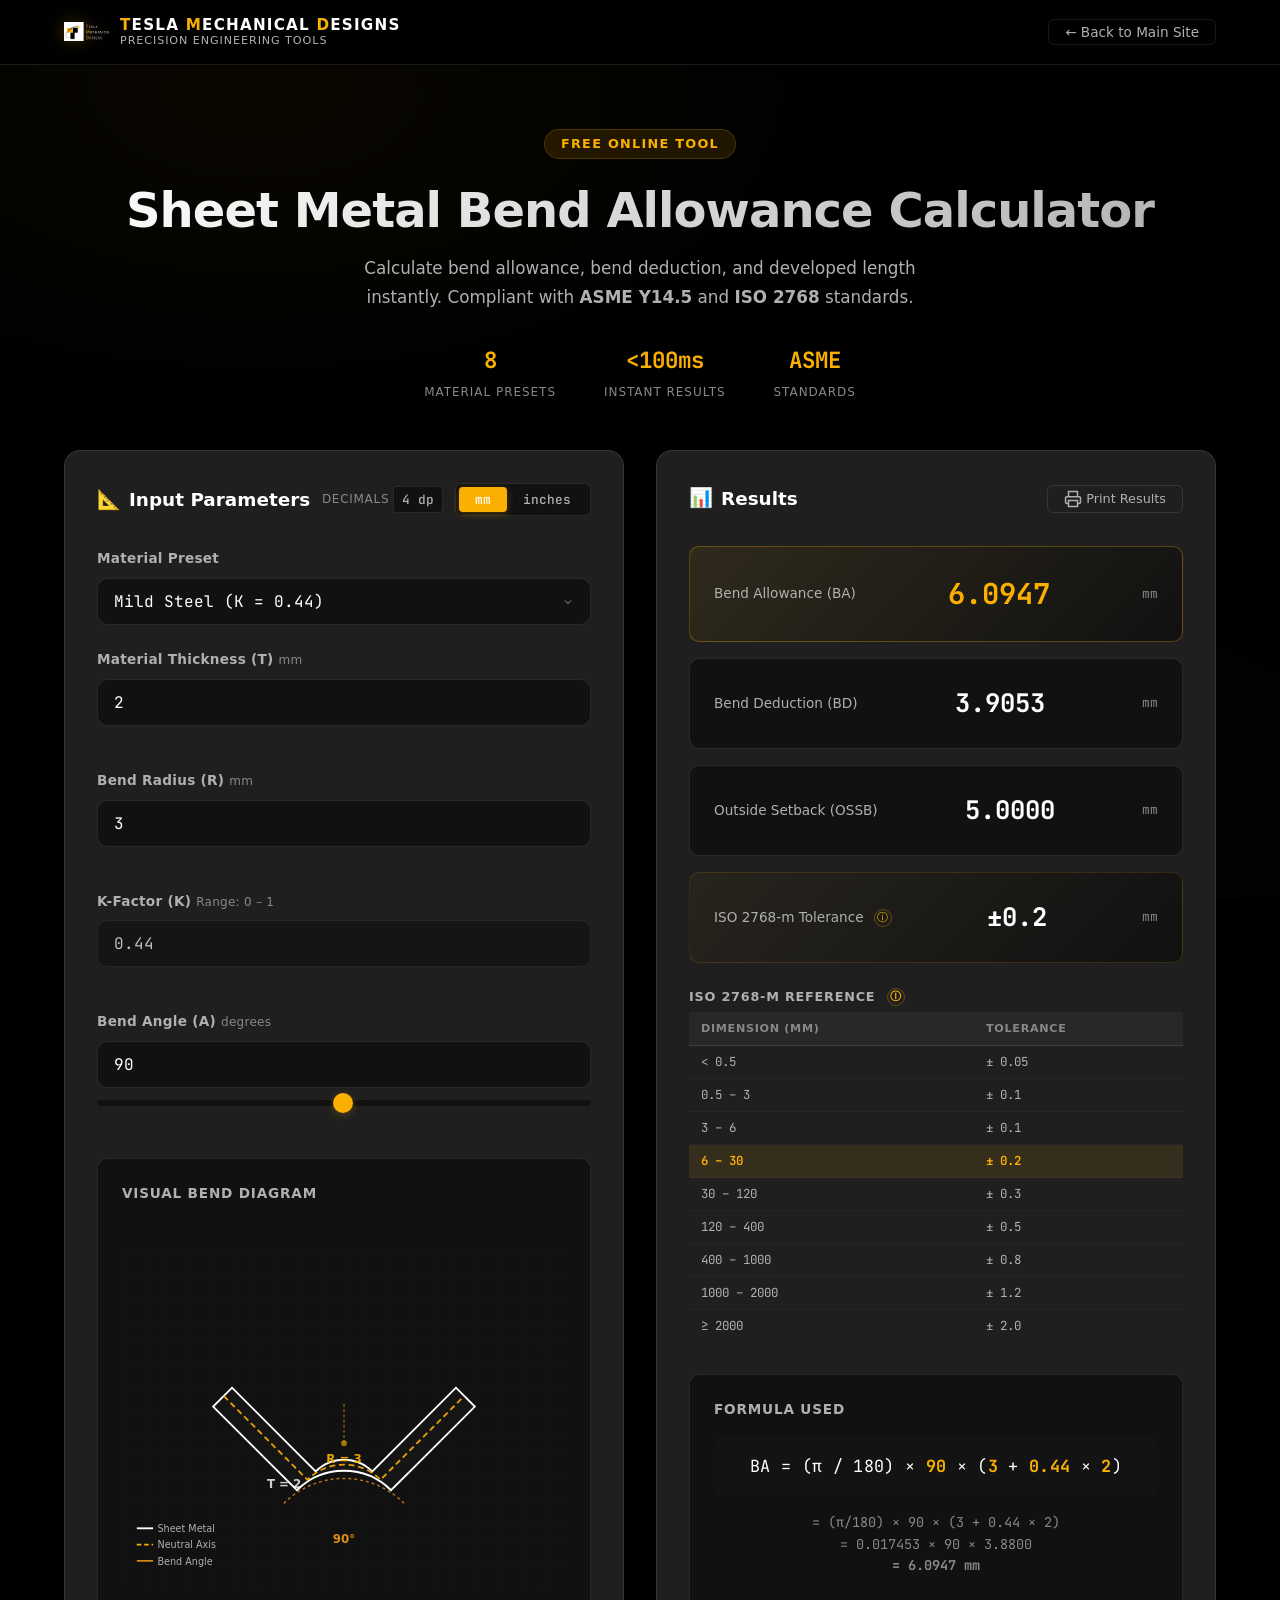
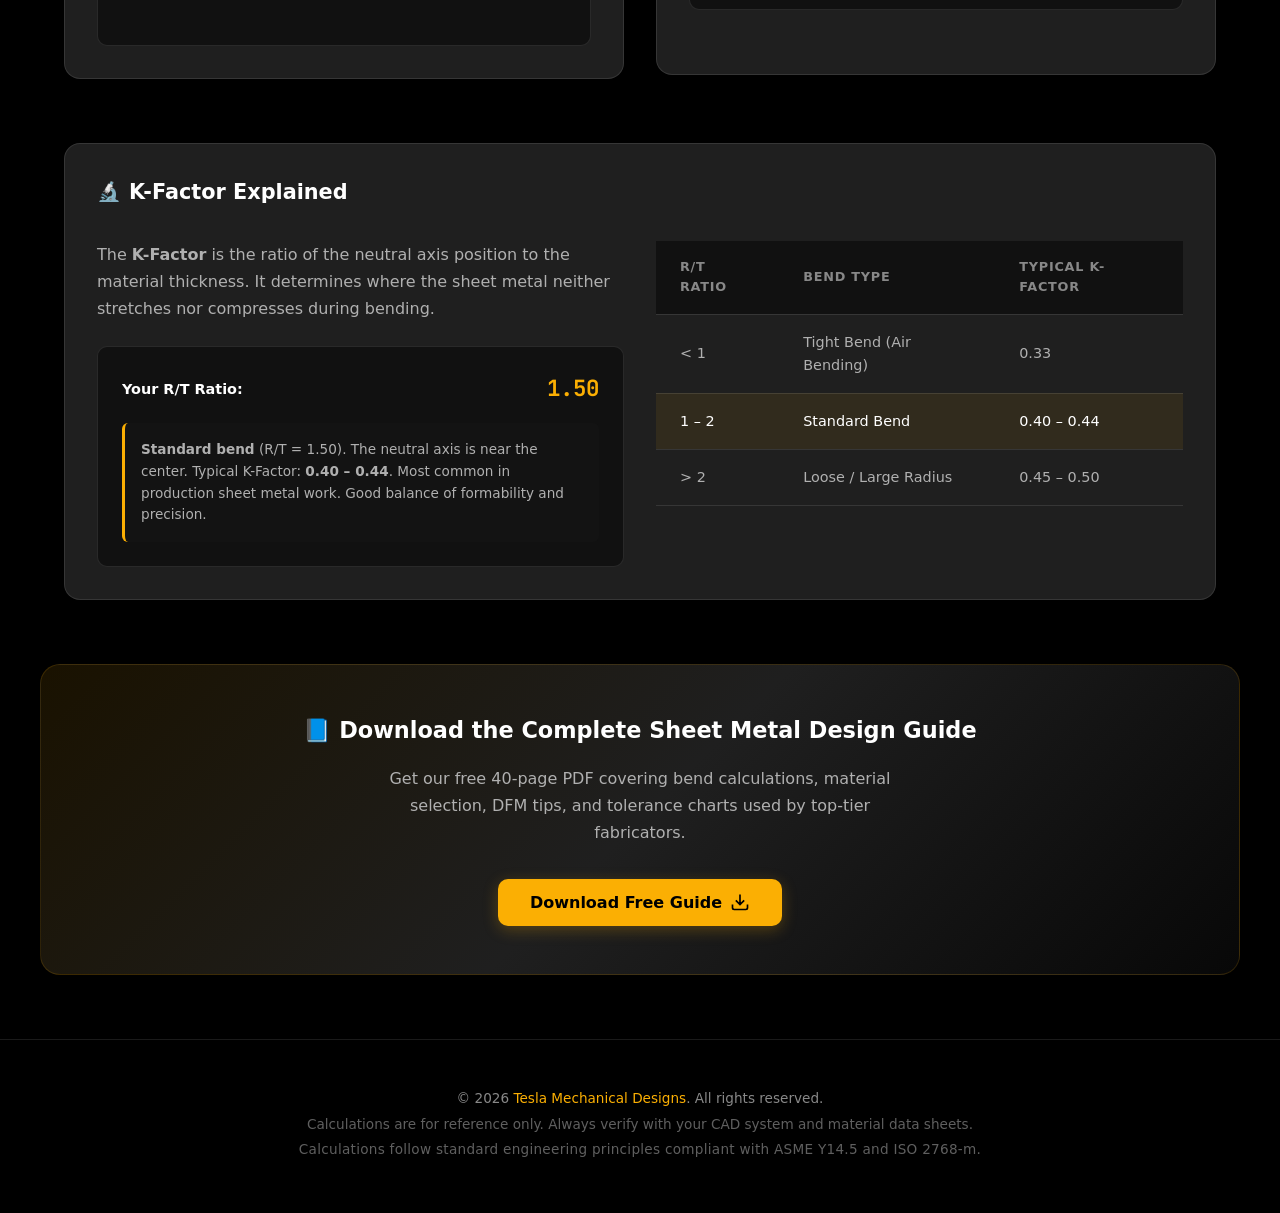
==== commit 69cb49f8: "changesh" ====
--- a/index.html
+++ b/index.html
@@ -3,13 +3,22 @@
 
 <head>
     <meta charset="UTF-8">
-    <meta name="viewport" content="width=device-width, initial-scale=1.0">
+    <meta name="viewport" content="width=device-width, initial-scale=1.0, user-scalable=yes">
     <title>Free Sheet Metal Bend Allowance Calculator | Tesla Mechanical Designs</title>
     <meta name="description"
-        content="Calculate bend allowance, bend deduction, and developed length instantly. Supports Mild Steel, Aluminum, Stainless Steel & Copper with standard K-Factor presets. ASME & ISO compliant.">
+        content="Calculate bend allowance, bend deduction, and developed length instantly. Supports Mild Steel, Aluminum, Stainless Steel &amp; Copper with standard K-Factor presets. ASME &amp; ISO compliant.">
     <meta name="keywords"
         content="bend allowance calculator, sheet metal calculator, K-factor, bend deduction, sheet metal design, ASME, ISO">
     <meta name="author" content="Tesla Mechanical Designs">
+
+    <!-- Robots -->
+    <meta name="robots" content="index, follow">
+    <meta name="googlebot" content="index, follow, max-snippet:-1, max-image-preview:large, max-video-preview:-1">
+    <meta name="bingbot" content="index, follow, max-snippet:-1, max-image-preview:large, max-video-preview:-1">
+
+    <!-- Theme & Apple -->
+    <meta name="theme-color" content="#000000">
+    <meta name="apple-mobile-web-app-title" content="TMD Bend Calculator">
 
     <!-- Open Graph -->
     <meta property="og:title" content="Free Sheet Metal Bend Allowance Calculator">
@@ -17,12 +26,17 @@
         content="High-precision bend allowance calculator with real-time SVG diagrams, material presets, and K-Factor explanations.">
     <meta property="og:type" content="website">
     <meta property="og:url" content="https://teslamechanicaldesigns.com/calculators/sheet-metal-bend-allowance/">
+    <meta property="og:locale" content="en_US">
+    <meta property="og:image" content="https://teslamechanicaldesigns.com/images/tmd-logo.svg">
+    <meta property="og:site_name" content="Tesla Mechanical Designs">
 
     <!-- Twitter Card -->
     <meta name="twitter:card" content="summary_large_image">
     <meta name="twitter:title" content="Free Sheet Metal Bend Allowance Calculator">
     <meta name="twitter:description"
         content="High-precision bend allowance calculator for engineers and fabricators. Real-time results with visual diagrams.">
+    <meta name="twitter:image" content="https://teslamechanicaldesigns.com/images/tmd-logo.svg">
+    <meta name="twitter:image:alt" content="TMD Bend Allowance Calculator">
 
     <!-- Canonical -->
     <link rel="canonical" href="https://teslamechanicaldesigns.com/calculators/sheet-metal-bend-allowance/">
@@ -60,6 +74,17 @@
         }
     }
     </script>
+    <script type="application/ld+json">
+    {
+        "@context": "https://schema.org",
+        "@type": "BreadcrumbList",
+        "itemListElement": [
+            { "@type": "ListItem", "position": 1, "name": "Home", "item": "https://teslamechanicaldesigns.com/" },
+            { "@type": "ListItem", "position": 2, "name": "Calculators", "item": "https://teslamechanicaldesigns.com/calculators/" },
+            { "@type": "ListItem", "position": 3, "name": "Bend Allowance Calculator" }
+        ]
+    }
+    </script>
 </head>
 
 <body>
@@ -68,7 +93,7 @@
     <header class="site-header">
         <div class="container header-inner">
             <a href="https://teslamechanicaldesigns.com" class="logo" aria-label="Tesla Mechanical Designs Home">
-                <img src="tmd-logo.svg" alt="TMD Logo" class="logo-icon-img">
+                <img src="tmd-logo.svg" alt="TMD Logo" class="logo-icon-img" width="40" height="40" loading="eager">
                 <div class="logo-text">
                     <span class="logo-name"><span class="tmd-highlight">T</span>ESLA <span
                             class="tmd-highlight">M</span>ECHANICAL <span class="tmd-highlight">D</span>ESIGNS</span>
@@ -185,6 +210,17 @@
                         <span class="error-msg" id="angle-error"></span>
                     </div>
                 </form>
+
+                <!-- SVG Diagram -->
+                <div class="diagram-box" style="margin-top: 24px;">
+                    <h3>Visual Bend Diagram</h3>
+                    <div class="svg-container" id="svgContainer">
+                        <svg id="bendDiagram" viewBox="0 0 600 450" xmlns="http://www.w3.org/2000/svg"
+                            aria-label="Dynamic bend cross-section diagram">
+                            <!-- Populated by JS -->
+                        </svg>
+                    </div>
+                </div>
             </div>
 
             <!-- ---- RESULTS PANEL ---- -->
@@ -241,6 +277,11 @@
                                 </tr>
                             </thead>
                             <tbody>
+                                <tr data-range="0-0.5">
+                                    <td>
+                                        < 0.5</td>
+                                    <td>± 0.05</td>
+                                </tr>
                                 <tr data-range="0.5-3">
                                     <td>0.5 – 3</td>
                                     <td>± 0.1</td>
@@ -268,6 +309,10 @@
                                 <tr data-range="1000-2000">
                                     <td>1000 – 2000</td>
                                     <td>± 1.2</td>
+                                </tr>
+                                <tr data-range="2000-999999">
+                                    <td>≥ 2000</td>
+                                    <td>± 2.0</td>
                                 </tr>
                             </tbody>
                         </table>
@@ -287,16 +332,6 @@
                     </div>
                 </div>
 
-                <!-- SVG Diagram -->
-                <div class="diagram-box">
-                    <h3>Visual Bend Diagram</h3>
-                    <div class="svg-container" id="svgContainer">
-                        <svg id="bendDiagram" viewBox="0 0 600 450" xmlns="http://www.w3.org/2000/svg"
-                            aria-label="Dynamic bend cross-section diagram">
-                            <!-- Populated by JS -->
-                        </svg>
-                    </div>
-                </div>
             </div>
         </div>
     </main>
